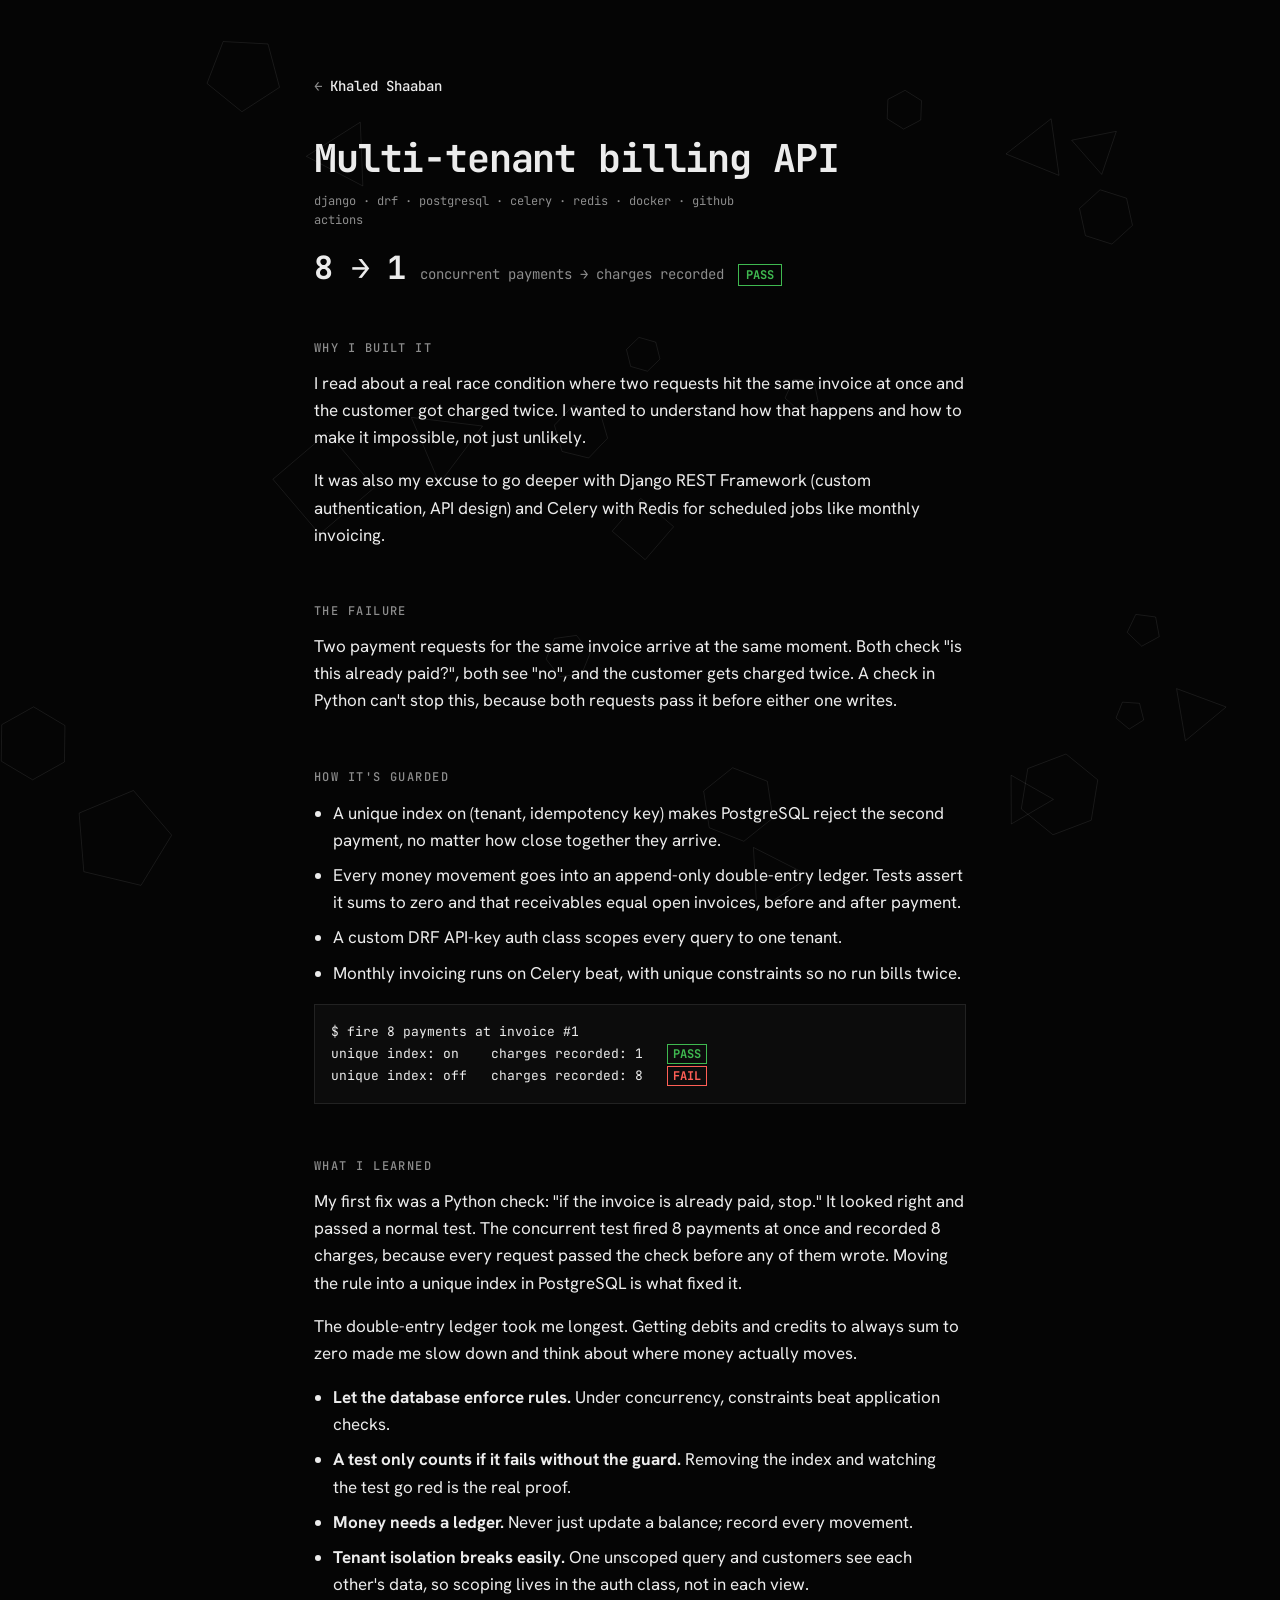
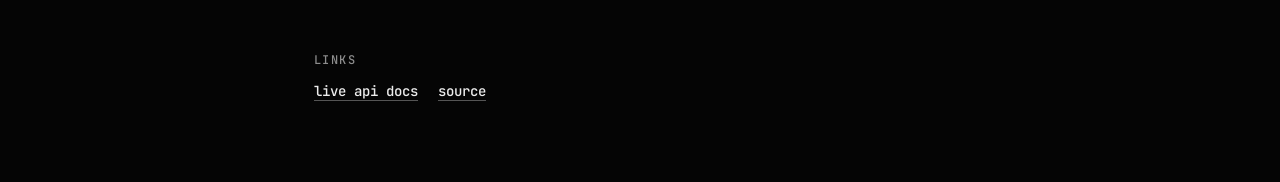
==== posts/billing.html @ e879f18e "Portfolio site: crash tests, client work, project stories Co-Authored-By: Claude Opus 5.5 <noreply@a" ====
<!doctype html>
<html lang="en">
<head>
  <meta charset="utf-8">
  <meta name="viewport" content="width=device-width, initial-scale=1">
  <title>Multi-tenant billing API · Khaled Shaaban</title>
  <link rel="preconnect" href="https://fonts.googleapis.com">
  <link rel="preconnect" href="https://fonts.gstatic.com" crossorigin>
  <link href="https://fonts.googleapis.com/css2?family=Hanken+Grotesk:wght@400;500;600&family=JetBrains+Mono:wght@400;500;700&display=swap" rel="stylesheet">
  <link rel="stylesheet" href="../style.css">
</head>
<body>
  <canvas id="bg" aria-hidden="true"></canvas>
  <main class="post">
    <a class="back glitch" href="../index.html">Khaled Shaaban</a>

    <h1>Multi-tenant billing API</h1>
    <p class="stack">django · drf · postgresql · celery · redis · docker · github actions</p>
    <div class="result"><span class="big">8 → 1</span><span class="what">concurrent payments → charges recorded</span><span class="tag pass">PASS</span></div>

    <section>
      <h2>Why I built it</h2>
      <p>I read about a real race condition where two requests hit the same invoice at once and the customer got charged twice. I wanted to understand how that happens and how to make it impossible, not just unlikely.</p>
      <p>It was also my excuse to go deeper with Django REST Framework (custom authentication, API design) and Celery with Redis for scheduled jobs like monthly invoicing.</p>
    </section>

    <section>
      <h2>The failure</h2>
      <p>Two payment requests for the same invoice arrive at the same moment. Both check "is this already paid?", both see "no", and the customer gets charged twice. A check in Python can't stop this, because both requests pass it before either one writes.</p>
    </section>

    <section>
      <h2>How it's guarded</h2>
      <ul>
        <li>A unique index on (tenant, idempotency key) makes PostgreSQL reject the second payment, no matter how close together they arrive.</li>
        <li>Every money movement goes into an append-only double-entry ledger. Tests assert it sums to zero and that receivables equal open invoices, before and after payment.</li>
        <li>A custom DRF API-key auth class scopes every query to one tenant.</li>
        <li>Monthly invoicing runs on Celery beat, with unique constraints so no run bills twice.</li>
      </ul>
      <pre>$ fire 8 payments at invoice #1
unique index: on    charges recorded: 1   <span class="tag pass">PASS</span>
unique index: off   charges recorded: 8   <span class="tag fail">FAIL</span></pre>
    </section>

    <section>
      <h2>What I learned</h2>
      <p>My first fix was a Python check: "if the invoice is already paid, stop." It looked right and passed a normal test. The concurrent test fired 8 payments at once and recorded 8 charges, because every request passed the check before any of them wrote. Moving the rule into a unique index in PostgreSQL is what fixed it.</p>
      <p>The double-entry ledger took me longest. Getting debits and credits to always sum to zero made me slow down and think about where money actually moves.</p>
      <ul>
        <li><strong>Let the database enforce rules.</strong> Under concurrency, constraints beat application checks.</li>
        <li><strong>A test only counts if it fails without the guard.</strong> Removing the index and watching the test go red is the real proof.</li>
        <li><strong>Money needs a ledger.</strong> Never just update a balance; record every movement.</li>
        <li><strong>Tenant isolation breaks easily.</strong> One unscoped query and customers see each other's data, so scoping lives in the auth class, not in each view.</li>
      </ul>
    </section>

    <section>
      <h2>Links</h2>
      <p class="links"><a href="https://multi-tenant-billing-app.duckdns.org/api/docs/">live api docs</a><a href="https://github.com/SupeeerMario/multi-tenant-billing-system">source</a></p>
    </section>
  </main>
  <script src="../site.js"></script>
</body>
</html>
---- style.css ----
:root {
  --bg: #050505;
  --fg: #ececec;
  --dim: #8d8d8d;
  --line: #222;
  --accent: #ffd400;
  --pass: #3fb950;
  --fail: #ff5f56;
  --sans: "Hanken Grotesk", system-ui, sans-serif;
  --mono: "JetBrains Mono", ui-monospace, monospace;
}

* { box-sizing: border-box; }
html { scrollbar-color: #333 var(--bg); }
::selection { background: var(--accent); color: #000; }

body {
  margin: 0;
  background: var(--bg);
  color: var(--fg);
  font: 400 17px/1.6 var(--sans);
  -webkit-font-smoothing: antialiased;
}

a { color: var(--fg); text-decoration: underline; text-decoration-color: #555; text-underline-offset: 4px; }
a:hover { text-decoration-color: var(--accent); color: var(--accent); }
:focus-visible { outline: 2px solid var(--accent); outline-offset: 3px; }

#bg { position: fixed; inset: 0; width: 100%; height: 100%; z-index: 0; }

.layout {
  position: relative;
  z-index: 1;
  max-width: 1120px;
  margin: 0 auto;
  padding: 0 32px;
  display: grid;
  grid-template-columns: 340px 1fr;
  gap: 80px;
}

/* left: identity */
.side { position: sticky; top: 0; align-self: start; padding: 96px 0 48px; }
h1 { margin: 0; font-family: var(--mono); font-weight: 700; font-size: 2.6rem; line-height: 1.05; letter-spacing: -0.03em; }
.tagline { margin: 20px 0 0; font-size: 1.15rem; line-height: 1.45; }
.tagline em { font-style: normal; color: var(--accent); }
.availability { display: flex; align-items: center; gap: 10px; margin: 20px 0 0; font: 500 13px/1 var(--mono); color: var(--dim); }
.dot { width: 8px; height: 8px; border-radius: 50%; background: var(--pass); animation: pulse 2s infinite; }
@keyframes pulse { 0% { box-shadow: 0 0 0 0 rgba(63,185,80,.7); } 70%, 100% { box-shadow: 0 0 0 7px rgba(63,185,80,0); } }
.contact { list-style: none; padding: 0; margin: 36px 0 0; display: grid; gap: 10px; font: 500 14px/1.4 var(--mono); }
.contact a { text-decoration: none; display: inline-flex; gap: 10px; }
.contact a::before { content: "→"; color: var(--dim); }
.contact a:hover::before { color: var(--accent); }

/* right: content */
.content { padding: 96px 0 64px; min-width: 0; }
.content section + section { margin-top: 88px; }
h2 { margin: 0 0 8px; font: 500 12px/1 var(--mono); text-transform: uppercase; letter-spacing: 0.12em; color: var(--dim); }
.intro { margin: 0 0 28px; color: var(--dim); max-width: 46ch; }

/* crash tests */
.test { border-top: 1px solid var(--line); padding: 28px 0; }
.test:last-child { border-bottom: 1px solid var(--line); }
.test-head { display: flex; justify-content: space-between; align-items: baseline; gap: 16px; flex-wrap: wrap; }
.test h3 { margin: 0; font-size: 1.35rem; font-weight: 600; letter-spacing: -0.01em; }
.stack { font: 400 12px/1.6 var(--mono); color: var(--dim); }
.failure { margin: 6px 0 16px; color: var(--dim); }
.result { display: flex; align-items: baseline; gap: 14px; flex-wrap: wrap; font-family: var(--mono); font-variant-numeric: tabular-nums; }
.result .big { font-size: 2rem; font-weight: 700; letter-spacing: -0.02em; line-height: 1.1; }
.result .what { color: var(--dim); font-size: 14px; }
.tag { font: 700 12px/1 var(--mono); padding: 4px 7px; border: 1px solid currentColor; }
.pass { color: var(--pass); }
.fail { color: var(--fail); }

details { margin-top: 18px; }
summary { cursor: pointer; display: inline-block; font: 500 13px/1 var(--mono); color: var(--dim); list-style: none; }
summary::-webkit-details-marker { display: none; }
summary::before { content: "+ "; }
details[open] summary::before { content: "− "; }
summary:hover { color: var(--accent); }
details p { margin: 14px 0 0; max-width: 62ch; }
.k { font: 500 12px/1 var(--mono); color: var(--dim); text-transform: uppercase; letter-spacing: 0.08em; margin-right: 6px; }
pre {
  margin: 16px 0 0;
  padding: 16px;
  background: rgba(255,255,255,0.03);
  border: 1px solid var(--line);
  overflow-x: auto;
  font: 400 13px/1.7 var(--mono);
  font-variant-numeric: tabular-nums;
}
pre .tag { padding: 1px 5px; }
button {
  margin-top: 12px;
  font: 500 13px/1 var(--mono);
  color: var(--accent);
  background: none;
  border: 1px solid var(--accent);
  padding: 9px 12px;
  cursor: pointer;
}
button:hover { background: var(--accent); color: #000; }
.links { margin-top: 16px; display: flex; gap: 20px; flex-wrap: wrap; font: 500 14px/1.4 var(--mono); }

/* simple rows: client work, notes */
.row { display: grid; grid-template-columns: 110px 1fr; gap: 20px; padding: 18px 0; border-top: 1px solid var(--line); }
.row:last-child { border-bottom: 1px solid var(--line); }
.date { font: 400 13px/1.9 var(--mono); color: var(--dim); }
.row h3 { margin: 0; font-size: 1.05rem; font-weight: 600; }
.row p { margin: 4px 0 0; color: var(--dim); max-width: 60ch; }

footer { margin-top: 96px; font: 400 13px/1 var(--mono); color: var(--dim); }

/* project posts */
.post { position: relative; z-index: 1; max-width: 700px; margin: 0 auto; padding: 72px 24px 64px; }
.post .back { font: 500 14px/1 var(--mono); text-decoration: none; }
.post .back::before { content: "← "; color: var(--dim); }
.post h1 { margin: 40px 0 12px; font-size: 2.4rem; }
.post .result { margin-top: 20px; }
.post section { margin-top: 56px; }
.post h2 { margin-bottom: 16px; }
.post p { margin: 0 0 16px; max-width: 65ch; }
.post ul { padding-left: 1.2rem; max-width: 65ch; }
.post li { margin-bottom: 8px; }
.todo { border: 1px dashed var(--accent); color: var(--accent); padding: 12px 14px; font-size: 15px; }
.read { font: 500 14px/1.4 var(--mono); }

/* glitch */
.glitch .ch { display: inline-block; white-space: pre; }
.glitch .ch.hit { color: var(--fail); text-shadow: -2px 0 var(--accent); transform: translate(1px, -1px); }

@media (max-width: 900px) {
  .layout { grid-template-columns: 1fr; gap: 0; padding: 0 20px; }
  .side { position: static; padding: 56px 0 0; }
  .content { padding-top: 56px; }
  h1 { font-size: 2.2rem; }
}
@media (max-width: 520px) {
  .layout { padding: 0 16px; }
  .row { grid-template-columns: 1fr; gap: 2px; }
  .result .big { font-size: 1.6rem; }
}
@media (prefers-reduced-motion: reduce) { .dot { animation: none; } }
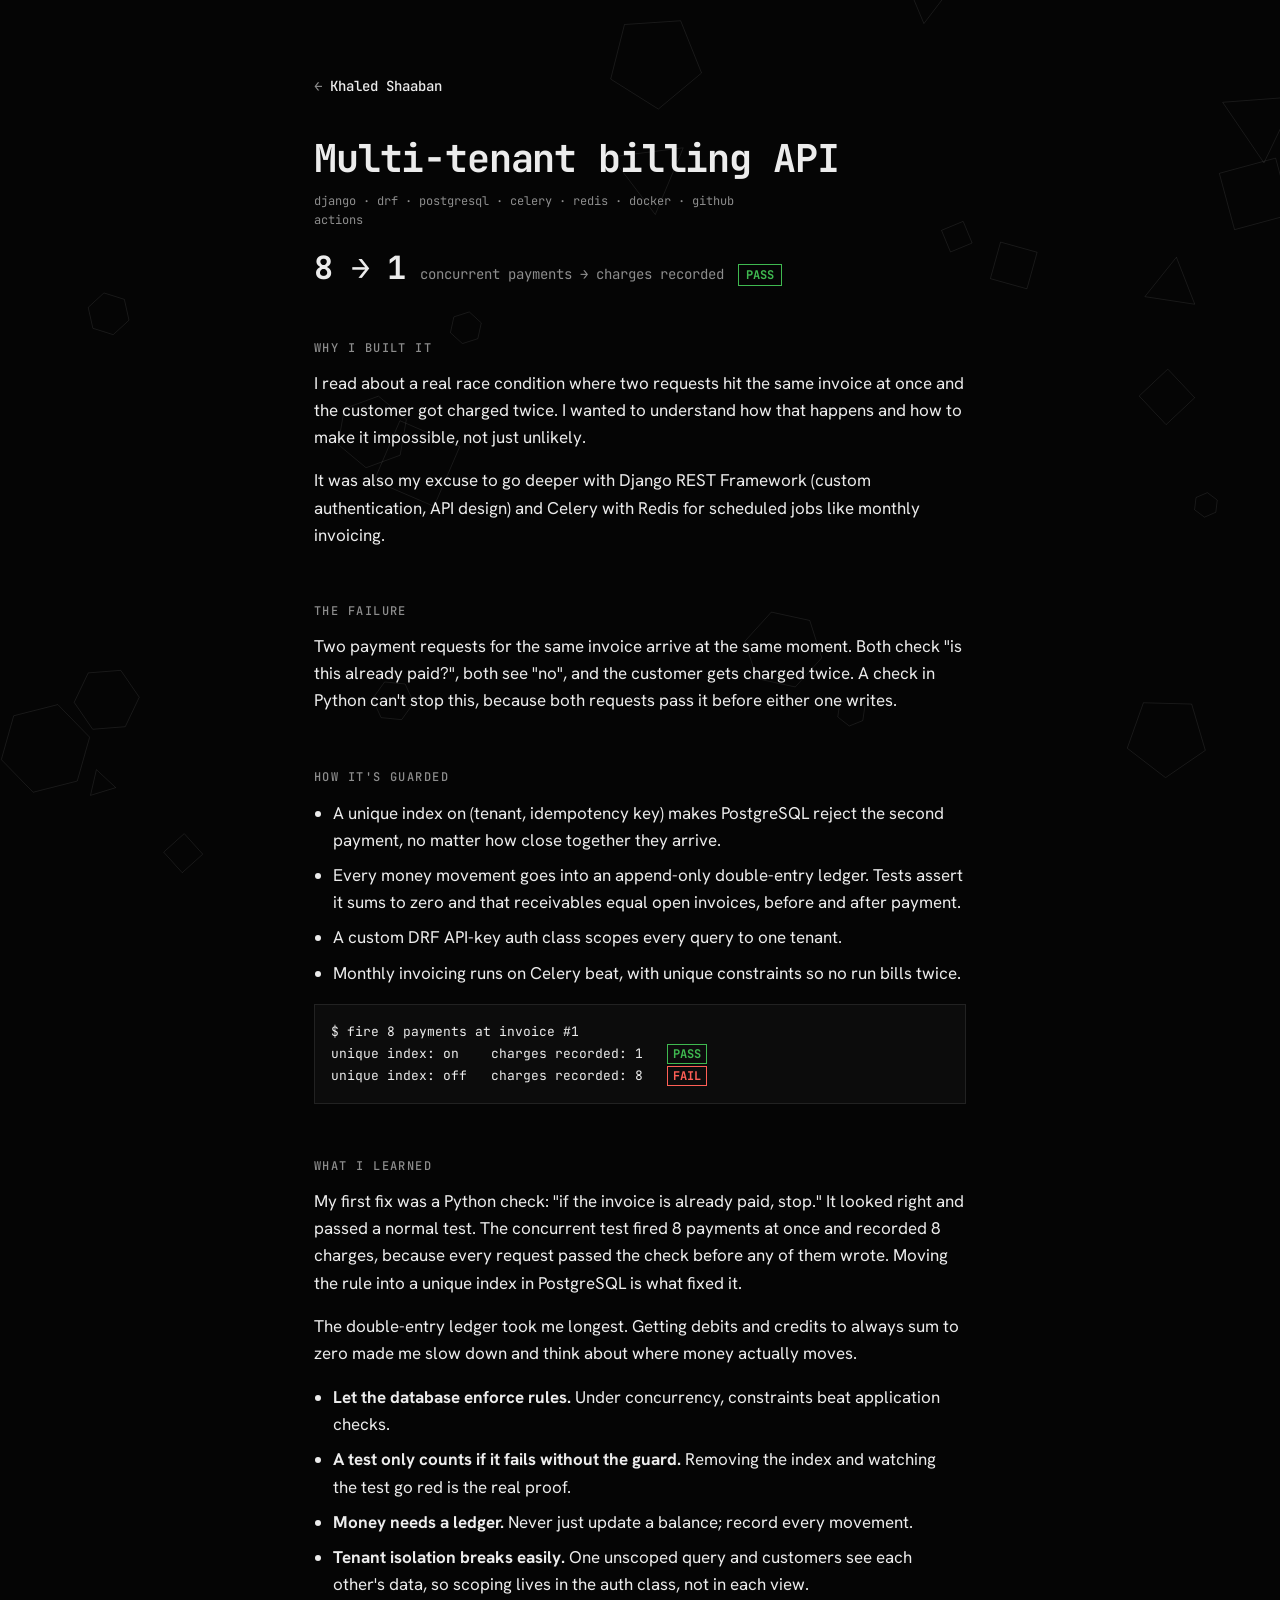
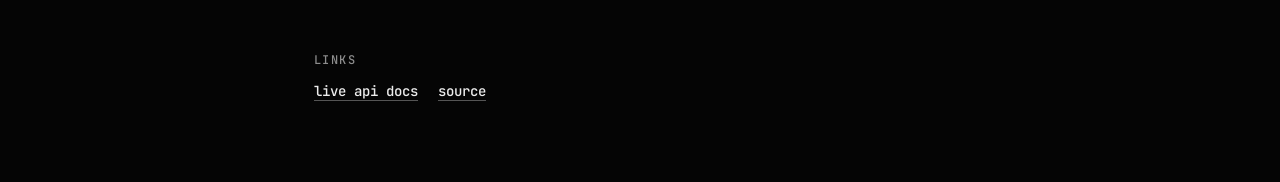
==== commit ffc9bd1a: "Add favicon Co-Authored-By: Claude Opus 5.5 <noreply@anthropic.com>" ====
--- a/posts/billing.html
+++ b/posts/billing.html
@@ -7,6 +7,7 @@
   <link rel="preconnect" href="https://fonts.googleapis.com">
   <link rel="preconnect" href="https://fonts.gstatic.com" crossorigin>
   <link href="https://fonts.googleapis.com/css2?family=Hanken+Grotesk:wght@400;500;600&family=JetBrains+Mono:wght@400;500;700&display=swap" rel="stylesheet">
+  <link rel="icon" type="image/svg+xml" href="../favicon.svg">
   <link rel="stylesheet" href="../style.css">
 </head>
 <body>
